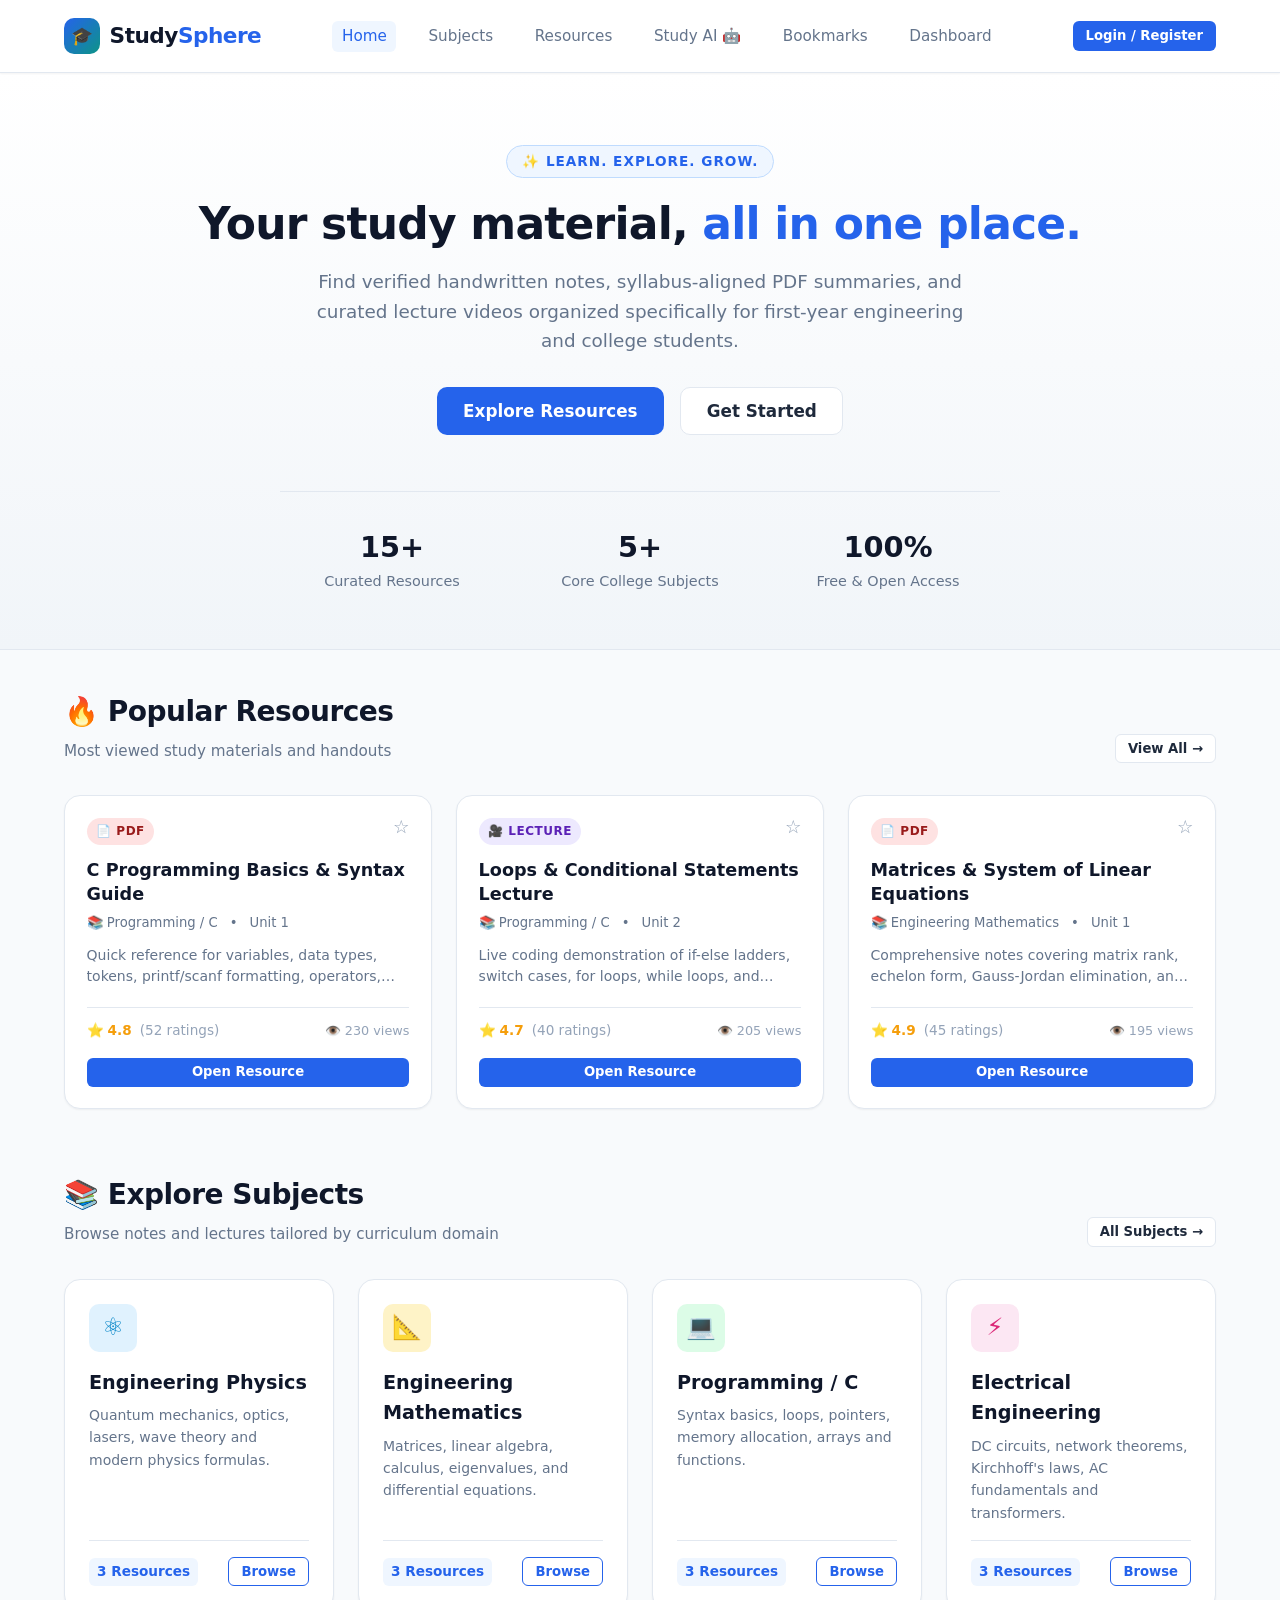
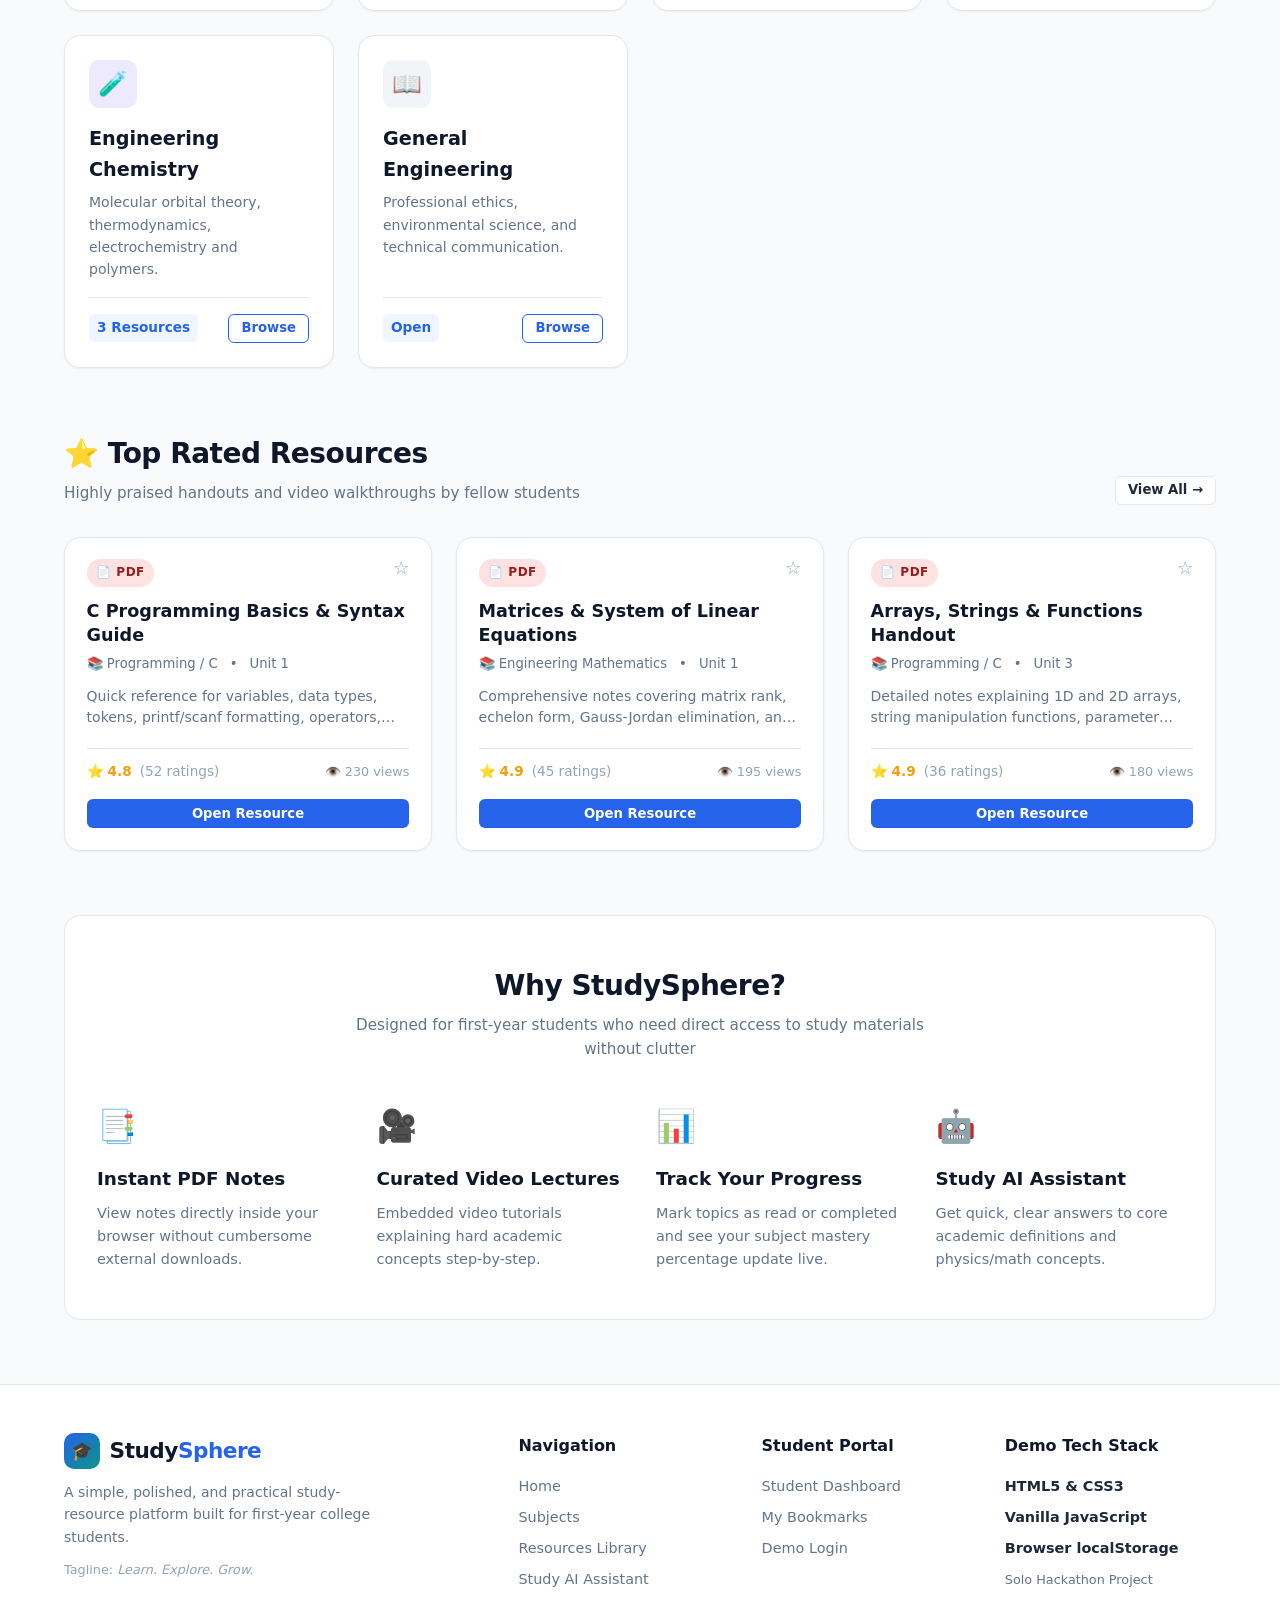
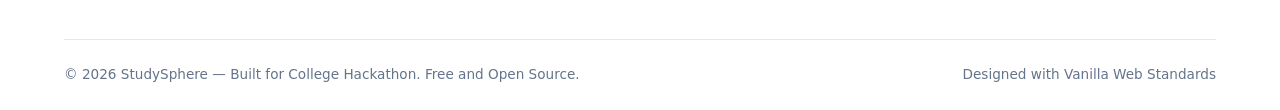
==== index.html @ eae3634e "Module 1" ====
<!DOCTYPE html>
<html lang="en">
<head>
  <meta charset="UTF-8">
  <meta name="viewport" content="width=device-width, initial-scale=1.0">
  <title>StudySphere — Learn. Explore. Grow. | Student Study Resources</title>
  <link rel="stylesheet" href="css/style.css">
  <link rel="stylesheet" href="css/responsive.css">
</head>
<body>

  <!-- Navigation Bar -->
  <header class="navbar">
    <div class="container nav-container">
      <a href="index.html" class="brand-logo">
        <span class="logo-icon">🎓</span>
        <span>Study<span>Sphere</span></span>
      </a>

      <button class="nav-toggle-btn" aria-label="Toggle navigation">☰</button>

      <ul class="nav-links">
        <li><a href="index.html" class="active">Home</a></li>
        <li><a href="subjects.html">Subjects</a></li>
        <li><a href="resources.html">Resources</a></li>
        <li><a href="study-ai.html">Study AI 🤖</a></li>
        <li><a href="bookmarks.html">Bookmarks</a></li>
        <li><a href="dashboard.html">Dashboard</a></li>
      </ul>

      <div class="nav-auth">
        <!-- Injected dynamically by js/app.js -->
        <a href="login.html" class="btn btn-primary btn-sm">Login / Register</a>
      </div>
    </div>
  </header>

  <!-- Hero Section -->
  <section class="hero">
    <div class="container">
      <div class="hero-tagline">
        <span>✨</span> Learn. Explore. Grow.
      </div>
      <h1 class="hero-title">
        Your study material, <span class="highlight">all in one place.</span>
      </h1>
      <p class="hero-description">
        Find verified handwritten notes, syllabus-aligned PDF summaries, and curated lecture videos organized specifically for first-year engineering and college students.
      </p>

      <div class="hero-buttons">
        <a href="resources.html" class="btn btn-primary btn-lg">Explore Resources</a>
        <a href="dashboard.html" class="btn btn-secondary btn-lg">Get Started</a>
      </div>

      <!-- Quick Stats -->
      <div class="hero-stats">
        <div class="stat-item">
          <h3 id="stat-resources-count">15+</h3>
          <p>Curated Resources</p>
        </div>
        <div class="stat-item">
          <h3>5+</h3>
          <p>Core College Subjects</p>
        </div>
        <div class="stat-item">
          <h3>100%</h3>
          <p>Free & Open Access</p>
        </div>
      </div>
    </div>
  </section>

  <!-- Main Content Container -->
  <main class="main-content">
    <div class="container">

      <!-- Popular Resources Section -->
      <section style="margin-bottom: 4rem;">
        <div class="section-header">
          <div>
            <h2 class="section-title">🔥 Popular Resources</h2>
            <p class="section-subtitle">Most viewed study materials and handouts</p>
          </div>
          <a href="resources.html?sort=popular" class="btn btn-secondary btn-sm">View All &rarr;</a>
        </div>
        <div class="resource-grid" id="popular-resources-grid">
          <!-- Injected via JavaScript -->
        </div>
      </section>

      <!-- Explore Subjects Section -->
      <section style="margin-bottom: 4rem;">
        <div class="section-header">
          <div>
            <h2 class="section-title">📚 Explore Subjects</h2>
            <p class="section-subtitle">Browse notes and lectures tailored by curriculum domain</p>
          </div>
          <a href="subjects.html" class="btn btn-secondary btn-sm">All Subjects &rarr;</a>
        </div>

        <div class="subject-grid">
          <!-- Physics -->
          <div class="subject-card">
            <div class="subject-icon-box icon-physics">⚛️</div>
            <h3 class="subject-name">Engineering Physics</h3>
            <p class="subject-desc">Quantum mechanics, optics, lasers, wave theory and modern physics formulas.</p>
            <div class="subject-footer">
              <span class="subject-count">3 Resources</span>
              <a href="resources.html?subject=Engineering+Physics" class="btn btn-outline btn-sm">Browse</a>
            </div>
          </div>

          <!-- Mathematics -->
          <div class="subject-card">
            <div class="subject-icon-box icon-math">📐</div>
            <h3 class="subject-name">Engineering Mathematics</h3>
            <p class="subject-desc">Matrices, linear algebra, calculus, eigenvalues, and differential equations.</p>
            <div class="subject-footer">
              <span class="subject-count">3 Resources</span>
              <a href="resources.html?subject=Engineering+Mathematics" class="btn btn-outline btn-sm">Browse</a>
            </div>
          </div>

          <!-- Programming / C -->
          <div class="subject-card">
            <div class="subject-icon-box icon-prog">💻</div>
            <h3 class="subject-name">Programming / C</h3>
            <p class="subject-desc">Syntax basics, loops, pointers, memory allocation, arrays and functions.</p>
            <div class="subject-footer">
              <span class="subject-count">3 Resources</span>
              <a href="resources.html?subject=Programming+%2F+C" class="btn btn-outline btn-sm">Browse</a>
            </div>
          </div>

          <!-- Electrical Engineering -->
          <div class="subject-card">
            <div class="subject-icon-box icon-ee">⚡</div>
            <h3 class="subject-name">Electrical Engineering</h3>
            <p class="subject-desc">DC circuits, network theorems, Kirchhoff's laws, AC fundamentals and transformers.</p>
            <div class="subject-footer">
              <span class="subject-count">3 Resources</span>
              <a href="resources.html?subject=Electrical+Engineering" class="btn btn-outline btn-sm">Browse</a>
            </div>
          </div>

          <!-- Chemistry -->
          <div class="subject-card">
            <div class="subject-icon-box icon-chem">🧪</div>
            <h3 class="subject-name">Engineering Chemistry</h3>
            <p class="subject-desc">Molecular orbital theory, thermodynamics, electrochemistry and polymers.</p>
            <div class="subject-footer">
              <span class="subject-count">3 Resources</span>
              <a href="resources.html?subject=Engineering+Chemistry" class="btn btn-outline btn-sm">Browse</a>
            </div>
          </div>

          <!-- Other -->
          <div class="subject-card">
            <div class="subject-icon-box icon-other">📖</div>
            <h3 class="subject-name">General Engineering</h3>
            <p class="subject-desc">Professional ethics, environmental science, and technical communication.</p>
            <div class="subject-footer">
              <span class="subject-count">Open</span>
              <a href="resources.html" class="btn btn-outline btn-sm">Browse</a>
            </div>
          </div>
        </div>
      </section>

      <!-- Top Rated Resources Section -->
      <section style="margin-bottom: 4rem;">
        <div class="section-header">
          <div>
            <h2 class="section-title">⭐ Top Rated Resources</h2>
            <p class="section-subtitle">Highly praised handouts and video walkthroughs by fellow students</p>
          </div>
          <a href="resources.html?sort=rating" class="btn btn-secondary btn-sm">View All &rarr;</a>
        </div>
        <div class="resource-grid" id="top-rated-resources-grid">
          <!-- Injected via JavaScript -->
        </div>
      </section>

      <!-- Why StudySphere? Section -->
      <section style="background: var(--bg-surface); border: 1px solid var(--border-color); border-radius: var(--radius-lg); padding: 3rem 2rem;">
        <div style="text-align: center; max-width: 600px; margin: 0 auto 2.5rem;">
          <h2 class="section-title">Why StudySphere?</h2>
          <p class="section-subtitle">Designed for first-year students who need direct access to study materials without clutter</p>
        </div>

        <div style="display: grid; grid-template-columns: repeat(auto-fit, minmax(240px, 1fr)); gap: 2rem;">
          <div>
            <div style="font-size: 2rem; margin-bottom: 0.75rem;">📑</div>
            <h4 style="font-size: 1.15rem; font-weight: 700; margin-bottom: 0.5rem; color: var(--secondary-color);">Instant PDF Notes</h4>
            <p style="color: var(--text-muted); font-size: 0.9rem;">View notes directly inside your browser without cumbersome external downloads.</p>
          </div>
          <div>
            <div style="font-size: 2rem; margin-bottom: 0.75rem;">🎥</div>
            <h4 style="font-size: 1.15rem; font-weight: 700; margin-bottom: 0.5rem; color: var(--secondary-color);">Curated Video Lectures</h4>
            <p style="color: var(--text-muted); font-size: 0.9rem;">Embedded video tutorials explaining hard academic concepts step-by-step.</p>
          </div>
          <div>
            <div style="font-size: 2rem; margin-bottom: 0.75rem;">📊</div>
            <h4 style="font-size: 1.15rem; font-weight: 700; margin-bottom: 0.5rem; color: var(--secondary-color);">Track Your Progress</h4>
            <p style="color: var(--text-muted); font-size: 0.9rem;">Mark topics as read or completed and see your subject mastery percentage update live.</p>
          </div>
          <div>
            <div style="font-size: 2rem; margin-bottom: 0.75rem;">🤖</div>
            <h4 style="font-size: 1.15rem; font-weight: 700; margin-bottom: 0.5rem; color: var(--secondary-color);">Study AI Assistant</h4>
            <p style="color: var(--text-muted); font-size: 0.9rem;">Get quick, clear answers to core academic definitions and physics/math concepts.</p>
          </div>
        </div>
      </section>

    </div>
  </main>

  <!-- Footer -->
  <footer class="site-footer">
    <div class="container">
      <div class="footer-grid">
        <div class="footer-col">
          <div class="brand-logo" style="margin-bottom: 0.75rem;">
            <span class="logo-icon">🎓</span>
            <span>Study<span>Sphere</span></span>
          </div>
          <p style="font-size: 0.875rem; line-height: 1.6; max-width: 320px;">
            A simple, polished, and practical study-resource platform built for first-year college students.
          </p>
          <p style="font-size: 0.8rem; margin-top: 0.75rem; color: var(--text-light);">
            Tagline: <em>Learn. Explore. Grow.</em>
          </p>
        </div>

        <div class="footer-col">
          <h4>Navigation</h4>
          <ul>
            <li><a href="index.html">Home</a></li>
            <li><a href="subjects.html">Subjects</a></li>
            <li><a href="resources.html">Resources Library</a></li>
            <li><a href="study-ai.html">Study AI Assistant</a></li>
          </ul>
        </div>

        <div class="footer-col">
          <h4>Student Portal</h4>
          <ul>
            <li><a href="dashboard.html">Student Dashboard</a></li>
            <li><a href="bookmarks.html">My Bookmarks</a></li>
            <li><a href="login.html">Demo Login</a></li>
          </ul>
        </div>

        <div class="footer-col">
          <h4>Demo Tech Stack</h4>
          <ul>
            <li><span style="color: var(--text-main); font-weight: 600;">HTML5 & CSS3</span></li>
            <li><span style="color: var(--text-main); font-weight: 600;">Vanilla JavaScript</span></li>
            <li><span style="color: var(--text-main); font-weight: 600;">Browser localStorage</span></li>
            <li><span style="color: var(--text-muted); font-size: 0.8rem;">Solo Hackathon Project</span></li>
          </ul>
        </div>
      </div>

      <div class="footer-bottom">
        <div>&copy; 2026 StudySphere — Built for College Hackathon. Free and Open Source.</div>
        <div>Designed with Vanilla Web Standards</div>
      </div>
    </div>
  </footer>

  <!-- Scripts -->
  <script src="js/app.js"></script>
  <script src="js/resources.js"></script>
  <script src="js/bookmarks.js"></script>
  <script>
    // Initialize Home Page dynamic sections
    document.addEventListener('DOMContentLoaded', () => {
      // 1. Popular resources (top 3 by views)
      const popularGrid = document.getElementById('popular-resources-grid');
      if (popularGrid) {
        const popular = filterResources({ sortBy: 'popular' }).slice(0, 3);
        popularGrid.innerHTML = popular.map(res => renderResourceCardHtml(res)).join('');
        attachCardBookmarkListeners(popularGrid);
      }

      // 2. Top rated resources (top 3 by rating)
      const topRatedGrid = document.getElementById('top-rated-resources-grid');
      if (topRatedGrid) {
        const topRated = filterResources({ sortBy: 'rating' }).slice(0, 3);
        topRatedGrid.innerHTML = topRated.map(res => renderResourceCardHtml(res)).join('');
        attachCardBookmarkListeners(topRatedGrid);
      }

      // 3. Update total resources stat
      const statCount = document.getElementById('stat-resources-count');
      if (statCount) {
        const all = getAllResources();
        statCount.textContent = `${all.length}+`;
      }
    });
  </script>
</body>
</html>
---- css/style.css ----
/* ==========================================================================
   STUDYSPHERE — MAIN STYLESHEET (style.css)
   Clean, academic, modern design built with pure CSS3.
   Beginner-friendly structure with clear CSS custom properties (variables).
   ========================================================================== */

/* --- 1. CSS VARIABLES (DESIGN TOKENS) --- */
:root {
  /* Brand & Theme Colors */
  --primary-color: #2563eb;       /* Royal Blue */
  --primary-hover: #1d4ed8;       /* Darker Blue */
  --primary-light: #eff6ff;       /* Soft Blue Tint */
  --primary-border: #bfdbfe;      /* Subtle Blue Border */
  
  --secondary-color: #0f172a;     /* Deep Slate / Charcoal */
  --accent-color: #0d9488;        /* Academic Teal */
  --accent-light: #f0fdfa;
  
  --success-color: #10b981;       /* Emerald Green */
  --warning-color: #f59e0b;       /* Amber Star / Warning */
  --danger-color: #ef4444;        /* Crimson Red */
  --danger-hover: #dc2626;
  
  /* Neutral Grayscale */
  --bg-page: #f8fafc;             /* Very Light Slate Background */
  --bg-surface: #ffffff;          /* Pure White Container */
  --bg-subtle: #f1f5f9;           /* Secondary Background */
  --text-main: #1e293b;           /* Deep Slate Body Text */
  --text-muted: #64748b;          /* Soft Gray Subtext */
  --text-light: #94a3b8;          /* Light Muted Text */
  --border-color: #e2e8f0;        /* Subtle Border Gray */
  --border-focus: #3b82f6;        /* Focus Ring Color */

  /* Shadows */
  --shadow-sm: 0 1px 2px 0 rgba(0, 0, 0, 0.05);
  --shadow-md: 0 4px 6px -1px rgba(0, 0, 0, 0.08), 0 2px 4px -2px rgba(0, 0, 0, 0.04);
  --shadow-lg: 0 10px 15px -3px rgba(0, 0, 0, 0.08), 0 4px 6px -4px rgba(0, 0, 0, 0.03);
  
  /* Typography & Sizing */
  --font-sans: 'Inter', system-ui, -apple-system, BlinkMacSystemFont, 'Segoe UI', Roboto, Oxygen, Ubuntu, Cantarell, sans-serif;
  --radius-sm: 6px;
  --radius-md: 10px;
  --radius-lg: 16px;
  --radius-full: 9999px;
  
  --transition-fast: 0.2s ease;
  --transition-normal: 0.3s ease;
}

/* --- 2. CSS RESET & GLOBAL RESETS --- */
* {
  margin: 0;
  padding: 0;
  box-sizing: border-box;
}

html {
  font-size: 16px;
  scroll-behavior: smooth;
}

body {
  font-family: var(--font-sans);
  background-color: var(--bg-page);
  color: var(--text-main);
  line-height: 1.6;
  display: flex;
  flex-direction: column;
  min-height: 100vh;
}

a {
  color: var(--primary-color);
  text-decoration: none;
  transition: color var(--transition-fast);
}

a:hover {
  color: var(--primary-hover);
}

img {
  max-width: 100%;
  height: auto;
  display: block;
}

button, input, select, textarea {
  font-family: inherit;
  font-size: inherit;
}

/* --- 3. LAYOUT CONTAINERS --- */
.container {
  width: 100%;
  max-width: 1200px;
  margin: 0 auto;
  padding: 0 1.5rem;
}

.main-content {
  flex: 1 0 auto;
  padding: 2.5rem 0 4rem;
}

/* --- 4. NAVIGATION BAR --- */
.navbar {
  background-color: var(--bg-surface);
  border-bottom: 1px solid var(--border-color);
  position: sticky;
  top: 0;
  z-index: 1000;
  box-shadow: var(--shadow-sm);
}

.nav-container {
  display: flex;
  align-items: center;
  justify-content: space-between;
  height: 72px;
}

.brand-logo {
  display: flex;
  align-items: center;
  gap: 0.6rem;
  font-size: 1.35rem;
  font-weight: 800;
  color: var(--secondary-color);
  letter-spacing: -0.5px;
}

.brand-logo .logo-icon {
  display: inline-flex;
  align-items: center;
  justify-content: center;
  width: 36px;
  height: 36px;
  background: linear-gradient(135deg, var(--primary-color), var(--accent-color));
  color: white;
  border-radius: var(--radius-md);
  font-size: 1.1rem;
}

.brand-logo span span {
  color: var(--primary-color);
}

.nav-links {
  display: flex;
  align-items: center;
  gap: 1.4rem;
  list-style: none;
}

.nav-links a {
  color: var(--text-muted);
  font-weight: 500;
  font-size: 0.95rem;
  padding: 0.4rem 0.6rem;
  border-radius: var(--radius-sm);
  transition: all var(--transition-fast);
}

.nav-links a:hover,
.nav-links a.active {
  color: var(--primary-color);
  background-color: var(--primary-light);
}

.nav-links .admin-link {
  color: #7c3aed; /* Purple badge for admin */
  background: #f5f3ff;
  font-weight: 600;
}

.nav-auth {
  display: flex;
  align-items: center;
  gap: 0.75rem;
}

.nav-user-badge {
  display: flex;
  align-items: center;
  gap: 0.5rem;
  background-color: var(--bg-subtle);
  padding: 0.4rem 0.8rem;
  border-radius: var(--radius-full);
  font-size: 0.85rem;
  font-weight: 600;
  color: var(--text-main);
  border: 1px solid var(--border-color);
}

.nav-user-avatar {
  width: 24px;
  height: 24px;
  border-radius: 50%;
  background-color: var(--primary-color);
  color: white;
  display: inline-flex;
  align-items: center;
  justify-content: center;
  font-size: 0.75rem;
}

.nav-toggle-btn {
  display: none;
  background: transparent;
  border: 1px solid var(--border-color);
  font-size: 1.3rem;
  padding: 0.35rem 0.65rem;
  border-radius: var(--radius-sm);
  cursor: pointer;
  color: var(--text-main);
}

/* --- 5. BUTTONS --- */
.btn {
  display: inline-flex;
  align-items: center;
  justify-content: center;
  gap: 0.5rem;
  padding: 0.6rem 1.25rem;
  font-size: 0.95rem;
  font-weight: 600;
  border-radius: var(--radius-md);
  border: 1px solid transparent;
  cursor: pointer;
  transition: all var(--transition-fast);
  text-decoration: none;
  line-height: 1.2;
}

.btn-primary {
  background-color: var(--primary-color);
  color: white;
}

.btn-primary:hover {
  background-color: var(--primary-hover);
  color: white;
  box-shadow: 0 4px 12px rgba(37, 99, 235, 0.25);
}

.btn-secondary {
  background-color: var(--bg-surface);
  color: var(--text-main);
  border-color: var(--border-color);
}

.btn-secondary:hover {
  background-color: var(--bg-subtle);
  border-color: #cbd5e1;
}

.btn-outline {
  background-color: transparent;
  color: var(--primary-color);
  border-color: var(--primary-color);
}

.btn-outline:hover {
  background-color: var(--primary-light);
}

.btn-danger {
  background-color: var(--danger-color);
  color: white;
}

.btn-danger:hover {
  background-color: var(--danger-hover);
}

.btn-sm {
  padding: 0.35rem 0.75rem;
  font-size: 0.825rem;
  border-radius: var(--radius-sm);
}

.btn-lg {
  padding: 0.8rem 1.6rem;
  font-size: 1.05rem;
}

.btn-icon {
  padding: 0.5rem;
  border-radius: var(--radius-sm);
}

/* --- 6. HERO SECTION --- */
.hero {
  background: linear-gradient(180deg, #ffffff 0%, #f1f5f9 100%);
  padding: 4.5rem 0 3.5rem;
  border-bottom: 1px solid var(--border-color);
  text-align: center;
}

.hero-tagline {
  display: inline-flex;
  align-items: center;
  gap: 0.4rem;
  background-color: var(--primary-light);
  color: var(--primary-color);
  padding: 0.3rem 0.9rem;
  border-radius: var(--radius-full);
  font-size: 0.85rem;
  font-weight: 700;
  text-transform: uppercase;
  letter-spacing: 1px;
  margin-bottom: 1.25rem;
  border: 1px solid var(--primary-border);
}

.hero-title {
  font-size: 2.75rem;
  font-weight: 800;
  color: var(--secondary-color);
  line-height: 1.2;
  margin-bottom: 1rem;
  letter-spacing: -0.8px;
}

.hero-title .highlight {
  color: var(--primary-color);
}

.hero-description {
  font-size: 1.15rem;
  color: var(--text-muted);
  max-width: 650px;
  margin: 0 auto 2rem;
}

.hero-buttons {
  display: flex;
  align-items: center;
  justify-content: center;
  gap: 1rem;
  flex-wrap: wrap;
}

.hero-stats {
  display: grid;
  grid-template-columns: repeat(3, 1fr);
  gap: 1.5rem;
  max-width: 720px;
  margin: 3.5rem auto 0;
  padding-top: 2rem;
  border-top: 1px solid var(--border-color);
}

.stat-item h3 {
  font-size: 1.8rem;
  font-weight: 800;
  color: var(--secondary-color);
}

.stat-item p {
  font-size: 0.9rem;
  color: var(--text-muted);
  font-weight: 500;
}

/* --- 7. SECTION HEADINGS --- */
.section-header {
  display: flex;
  align-items: flex-end;
  justify-content: space-between;
  margin-bottom: 2rem;
  gap: 1rem;
}

.section-title {
  font-size: 1.75rem;
  font-weight: 700;
  color: var(--secondary-color);
  letter-spacing: -0.5px;
}

.section-subtitle {
  color: var(--text-muted);
  font-size: 0.95rem;
  margin-top: 0.25rem;
}

/* --- 8. RESOURCE CARDS --- */
.resource-grid {
  display: grid;
  grid-template-columns: repeat(auto-fill, minmax(280px, 1fr));
  gap: 1.5rem;
}

.resource-card {
  background: var(--bg-surface);
  border: 1px solid var(--border-color);
  border-radius: var(--radius-lg);
  padding: 1.35rem;
  display: flex;
  flex-direction: column;
  box-shadow: var(--shadow-sm);
  transition: transform var(--transition-fast), box-shadow var(--transition-fast), border-color var(--transition-fast);
  position: relative;
}

.resource-card:hover {
  transform: translateY(-3px);
  box-shadow: var(--shadow-md);
  border-color: #cbd5e1;
}

.card-top {
  display: flex;
  align-items: flex-start;
  justify-content: space-between;
  margin-bottom: 0.85rem;
}

.card-badge {
  font-size: 0.75rem;
  font-weight: 700;
  padding: 0.25rem 0.6rem;
  border-radius: var(--radius-full);
  text-transform: uppercase;
  letter-spacing: 0.5px;
}

.badge-pdf {
  background: #fee2e2;
  color: #991b1b;
}

.badge-lecture {
  background: #ede9fe;
  color: #5b21b6;
}

.badge-subject {
  background: var(--bg-subtle);
  color: var(--text-muted);
  font-weight: 600;
}

.card-bookmark-btn {
  background: transparent;
  border: none;
  cursor: pointer;
  font-size: 1.15rem;
  color: var(--text-light);
  transition: color var(--transition-fast), transform var(--transition-fast);
  line-height: 1;
}

.card-bookmark-btn:hover {
  transform: scale(1.15);
  color: var(--warning-color);
}

.card-bookmark-btn.active {
  color: var(--warning-color);
}

.card-title {
  font-size: 1.1rem;
  font-weight: 700;
  color: var(--secondary-color);
  margin-bottom: 0.35rem;
  line-height: 1.35;
}

.card-title a {
  color: inherit;
}

.card-title a:hover {
  color: var(--primary-color);
}

.card-meta {
  display: flex;
  align-items: center;
  gap: 0.75rem;
  font-size: 0.825rem;
  color: var(--text-muted);
  margin-bottom: 0.75rem;
}

.card-desc {
  font-size: 0.875rem;
  color: var(--text-muted);
  margin-bottom: 1.25rem;
  flex: 1 0 auto;
  line-height: 1.5;
  display: -webkit-box;
  -webkit-line-clamp: 2;
  -webkit-box-orient: vertical;
  overflow: hidden;
}

.card-rating-row {
  display: flex;
  align-items: center;
  justify-content: space-between;
  font-size: 0.85rem;
  padding-top: 0.75rem;
  border-top: 1px solid var(--border-color);
  margin-bottom: 1rem;
}

.rating-stars {
  color: var(--warning-color);
  font-weight: 700;
  display: inline-flex;
  align-items: center;
  gap: 0.25rem;
}

.rating-count {
  color: var(--text-light);
  font-weight: 400;
  margin-left: 0.25rem;
}

.card-actions {
  display: flex;
  gap: 0.5rem;
}

.card-actions .btn {
  flex: 1;
}

/* --- 9. SUBJECT CARDS --- */
.subject-grid {
  display: grid;
  grid-template-columns: repeat(auto-fill, minmax(260px, 1fr));
  gap: 1.5rem;
}

.subject-card {
  background: var(--bg-surface);
  border: 1px solid var(--border-color);
  border-radius: var(--radius-lg);
  padding: 1.5rem;
  box-shadow: var(--shadow-sm);
  transition: all var(--transition-fast);
  display: flex;
  flex-direction: column;
}

.subject-card:hover {
  transform: translateY(-3px);
  box-shadow: var(--shadow-md);
  border-color: var(--primary-border);
}

.subject-icon-box {
  width: 48px;
  height: 48px;
  border-radius: var(--radius-md);
  display: flex;
  align-items: center;
  justify-content: center;
  font-size: 1.5rem;
  margin-bottom: 1rem;
}

.icon-physics { background: #e0f2fe; color: #0284c7; }
.icon-math { background: #fef3c7; color: #d97706; }
.icon-ee { background: #fce7f3; color: #db2777; }
.icon-prog { background: #dcfce7; color: #16a34a; }
.icon-chem { background: #ede9fe; color: #7c3aed; }
.icon-other { background: #f1f5f9; color: #475569; }

.subject-name {
  font-size: 1.2rem;
  font-weight: 700;
  color: var(--secondary-color);
  margin-bottom: 0.35rem;
}

.subject-desc {
  font-size: 0.875rem;
  color: var(--text-muted);
  margin-bottom: 1rem;
  flex: 1;
}

.subject-footer {
  display: flex;
  align-items: center;
  justify-content: space-between;
  padding-top: 1rem;
  border-top: 1px solid var(--border-color);
  font-size: 0.85rem;
  font-weight: 600;
}

.subject-count {
  color: var(--primary-color);
  background: var(--primary-light);
  padding: 0.2rem 0.5rem;
  border-radius: var(--radius-sm);
}

/* --- 10. SEARCH & FILTER CONTROLS --- */
.search-filter-box {
  background: var(--bg-surface);
  border: 1px solid var(--border-color);
  border-radius: var(--radius-lg);
  padding: 1.5rem;
  margin-bottom: 2rem;
  box-shadow: var(--shadow-sm);
}

.search-input-wrapper {
  position: relative;
  margin-bottom: 1.25rem;
}

.search-input-wrapper input {
  width: 100%;
  padding: 0.85rem 1rem 0.85rem 2.85rem;
  font-size: 1rem;
  border: 1px solid var(--border-color);
  border-radius: var(--radius-md);
  outline: none;
  background-color: var(--bg-page);
  transition: border-color var(--transition-fast), box-shadow var(--transition-fast);
}

.search-input-wrapper input:focus {
  border-color: var(--border-focus);
  background-color: var(--bg-surface);
  box-shadow: 0 0 0 3px rgba(37, 99, 235, 0.15);
}

.search-icon-svg {
  position: absolute;
  left: 1rem;
  top: 50%;
  transform: translateY(-50%);
  color: var(--text-light);
  font-size: 1.1rem;
  pointer-events: none;
}

.filter-controls-row {
  display: flex;
  align-items: center;
  justify-content: space-between;
  flex-wrap: wrap;
  gap: 1rem;
}

.filter-group {
  display: flex;
  align-items: center;
  gap: 0.5rem;
  flex-wrap: wrap;
}

.filter-label {
  font-size: 0.85rem;
  font-weight: 600;
  color: var(--text-muted);
}

.filter-select {
  padding: 0.5rem 0.85rem;
  border: 1px solid var(--border-color);
  border-radius: var(--radius-sm);
  background-color: var(--bg-surface);
  color: var(--text-main);
  font-size: 0.9rem;
  outline: none;
  cursor: pointer;
}

.filter-select:focus {
  border-color: var(--border-focus);
}

.filter-chips {
  display: flex;
  gap: 0.4rem;
  flex-wrap: wrap;
}

.filter-chip {
  padding: 0.35rem 0.75rem;
  font-size: 0.825rem;
  font-weight: 500;
  border: 1px solid var(--border-color);
  border-radius: var(--radius-full);
  background: var(--bg-subtle);
  color: var(--text-muted);
  cursor: pointer;
  transition: all var(--transition-fast);
}

.filter-chip:hover {
  border-color: var(--primary-border);
  color: var(--primary-color);
}

.filter-chip.active {
  background: var(--primary-color);
  color: white;
  border-color: var(--primary-color);
}

/* --- 11. PROGRESS BARS --- */
.progress-card {
  background: var(--bg-surface);
  border: 1px solid var(--border-color);
  border-radius: var(--radius-md);
  padding: 1rem;
  margin-bottom: 0.75rem;
}

.progress-header {
  display: flex;
  justify-content: space-between;
  font-size: 0.875rem;
  font-weight: 600;
  margin-bottom: 0.4rem;
}

.progress-bar-track {
  width: 100%;
  height: 8px;
  background-color: var(--bg-subtle);
  border-radius: var(--radius-full);
  overflow: hidden;
}

.progress-bar-fill {
  height: 100%;
  background-color: var(--primary-color);
  border-radius: var(--radius-full);
  transition: width 0.5s ease;
}

/* --- 12. RESOURCE VIEWER & EMBEDS --- */
.viewer-layout {
  display: grid;
  grid-template-columns: 2fr 1fr;
  gap: 2rem;
  align-items: start;
}

.viewer-main {
  background: var(--bg-surface);
  border: 1px solid var(--border-color);
  border-radius: var(--radius-lg);
  overflow: hidden;
  box-shadow: var(--shadow-sm);
}

.viewer-frame-container {
  width: 100%;
  background: #000000;
  position: relative;
}

/* Responsive 16:9 for videos */
.video-responsive {
  aspect-ratio: 16 / 9;
  width: 100%;
}

.video-responsive iframe {
  width: 100%;
  height: 100%;
  border: none;
}

/* PDF iframe container */
.pdf-frame-container {
  height: 600px;
  width: 100%;
  background: #525659;
}

.pdf-frame-container iframe {
  width: 100%;
  height: 100%;
  border: none;
}

.viewer-details {
  padding: 1.75rem;
}

.viewer-meta-row {
  display: flex;
  align-items: center;
  justify-content: space-between;
  flex-wrap: wrap;
  gap: 0.75rem;
  margin-bottom: 0.75rem;
}

.viewer-title {
  font-size: 1.6rem;
  font-weight: 800;
  color: var(--secondary-color);
  margin-bottom: 0.75rem;
}

.viewer-description {
  color: var(--text-muted);
  font-size: 0.975rem;
  margin-bottom: 1.5rem;
}

.viewer-sidebar {
  display: flex;
  flex-direction: column;
  gap: 1.5rem;
}

.sidebar-box {
  background: var(--bg-surface);
  border: 1px solid var(--border-color);
  border-radius: var(--radius-lg);
  padding: 1.5rem;
  box-shadow: var(--shadow-sm);
}

.sidebar-box h4 {
  font-size: 1.05rem;
  font-weight: 700;
  margin-bottom: 1rem;
  color: var(--secondary-color);
}

/* Rating Interactive Widget */
.rating-widget {
  text-align: center;
}

.rating-widget-stars {
  display: inline-flex;
  gap: 0.4rem;
  font-size: 1.8rem;
  cursor: pointer;
  margin-bottom: 0.5rem;
}

.star-interactive {
  color: #cbd5e1;
  transition: color var(--transition-fast), transform var(--transition-fast);
}

.star-interactive:hover,
.star-interactive.active {
  color: var(--warning-color);
}

.rating-status-text {
  font-size: 0.85rem;
  color: var(--text-muted);
}

/* --- 13. STUDY AI CHAT INTERFACE --- */
.chat-window {
  background: var(--bg-surface);
  border: 1px solid var(--border-color);
  border-radius: var(--radius-lg);
  display: flex;
  flex-direction: column;
  height: 640px;
  box-shadow: var(--shadow-md);
  overflow: hidden;
}

.chat-header {
  padding: 1.25rem 1.5rem;
  border-bottom: 1px solid var(--border-color);
  display: flex;
  align-items: center;
  justify-content: space-between;
  background: var(--bg-surface);
}

.chat-bot-info {
  display: flex;
  align-items: center;
  gap: 0.75rem;
}

.chat-bot-avatar {
  width: 40px;
  height: 40px;
  border-radius: var(--radius-md);
  background: linear-gradient(135deg, #6366f1, #3b82f6);
  color: white;
  display: flex;
  align-items: center;
  justify-content: center;
  font-size: 1.3rem;
}

.chat-bot-title {
  font-weight: 700;
  color: var(--secondary-color);
  font-size: 1.05rem;
}

.chat-bot-status {
  font-size: 0.8rem;
  color: var(--success-color);
  display: flex;
  align-items: center;
  gap: 0.35rem;
}

.chat-bot-status::before {
  content: "";
  width: 8px;
  height: 8px;
  border-radius: 50%;
  background: var(--success-color);
}

.chat-messages {
  flex: 1;
  padding: 1.5rem;
  overflow-y: auto;
  display: flex;
  flex-direction: column;
  gap: 1.2rem;
  background-color: var(--bg-page);
}

.chat-message {
  display: flex;
  gap: 0.75rem;
  max-width: 80%;
}

.chat-message.assistant {
  align-self: flex-start;
}

.chat-message.user {
  align-self: flex-end;
  flex-direction: row-reverse;
}

.chat-bubble {
  padding: 0.85rem 1.15rem;
  border-radius: var(--radius-lg);
  font-size: 0.95rem;
  line-height: 1.5;
  box-shadow: var(--shadow-sm);
}

.chat-message.assistant .chat-bubble {
  background: var(--bg-surface);
  color: var(--text-main);
  border: 1px solid var(--border-color);
  border-bottom-left-radius: 2px;
}

.chat-message.user .chat-bubble {
  background: var(--primary-color);
  color: white;
  border-bottom-right-radius: 2px;
}

.chat-avatar-small {
  width: 32px;
  height: 32px;
  border-radius: 50%;
  display: flex;
  align-items: center;
  justify-content: center;
  font-size: 0.9rem;
  flex-shrink: 0;
}

.chat-avatar-small.bot {
  background: #e0e7ff;
  color: #4338ca;
}

.chat-avatar-small.user {
  background: var(--primary-light);
  color: var(--primary-color);
}

/* Typing indicator */
.typing-dots {
  display: flex;
  align-items: center;
  gap: 4px;
  padding: 0.5rem 0.2rem;
}

.typing-dot {
  width: 6px;
  height: 6px;
  background: var(--text-light);
  border-radius: 50%;
  animation: typingBounce 1.2s infinite ease-in-out;
}

.typing-dot:nth-child(2) { animation-delay: 0.2s; }
.typing-dot:nth-child(3) { animation-delay: 0.4s; }

@keyframes typingBounce {
  0%, 80%, 100% { transform: translateY(0); }
  40% { transform: translateY(-5px); }
}

.chat-suggestions {
  padding: 0.75rem 1.25rem;
  background: var(--bg-surface);
  border-top: 1px solid var(--border-color);
  display: flex;
  gap: 0.5rem;
  overflow-x: auto;
  white-space: nowrap;
}

.suggestion-chip {
  background: var(--bg-subtle);
  border: 1px solid var(--border-color);
  padding: 0.35rem 0.75rem;
  border-radius: var(--radius-full);
  font-size: 0.8rem;
  cursor: pointer;
  color: var(--text-muted);
  transition: all var(--transition-fast);
}

.suggestion-chip:hover {
  background: var(--primary-light);
  color: var(--primary-color);
  border-color: var(--primary-border);
}

.chat-input-bar {
  padding: 1rem 1.25rem;
  background: var(--bg-surface);
  border-top: 1px solid var(--border-color);
  display: flex;
  gap: 0.75rem;
}

.chat-input-bar input {
  flex: 1;
  padding: 0.75rem 1rem;
  border: 1px solid var(--border-color);
  border-radius: var(--radius-md);
  font-size: 0.95rem;
  outline: none;
}

.chat-input-bar input:focus {
  border-color: var(--border-focus);
}

/* --- 14. AUTH & FORMS --- */
.auth-wrapper {
  max-width: 440px;
  margin: 2rem auto;
  background: var(--bg-surface);
  border: 1px solid var(--border-color);
  border-radius: var(--radius-lg);
  padding: 2.25rem;
  box-shadow: var(--shadow-md);
}

.auth-tabs {
  display: flex;
  border-bottom: 2px solid var(--border-color);
  margin-bottom: 1.75rem;
}

.auth-tab-btn {
  flex: 1;
  padding: 0.75rem;
  background: transparent;
  border: none;
  font-weight: 600;
  font-size: 1rem;
  color: var(--text-muted);
  cursor: pointer;
  position: relative;
  transition: color var(--transition-fast);
}

.auth-tab-btn.active {
  color: var(--primary-color);
}

.auth-tab-btn.active::after {
  content: "";
  position: absolute;
  bottom: -2px;
  left: 0;
  width: 100%;
  height: 2px;
  background-color: var(--primary-color);
}

.form-group {
  margin-bottom: 1.25rem;
}

.form-group label {
  display: block;
  font-size: 0.875rem;
  font-weight: 600;
  margin-bottom: 0.4rem;
  color: var(--text-main);
}

.form-control {
  width: 100%;
  padding: 0.7rem 0.9rem;
  border: 1px solid var(--border-color);
  border-radius: var(--radius-md);
  font-size: 0.95rem;
  outline: none;
  background: var(--bg-page);
  transition: all var(--transition-fast);
}

.form-control:focus {
  border-color: var(--border-focus);
  background: var(--bg-surface);
  box-shadow: 0 0 0 3px rgba(37, 99, 235, 0.12);
}

.demo-credentials-box {
  background: var(--bg-subtle);
  border: 1px dashed #cbd5e1;
  border-radius: var(--radius-md);
  padding: 1rem;
  margin-top: 1.5rem;
  font-size: 0.85rem;
}

.demo-credentials-box h5 {
  font-size: 0.875rem;
  font-weight: 700;
  margin-bottom: 0.5rem;
  color: var(--secondary-color);
}

.quick-fill-btn {
  background: var(--bg-surface);
  border: 1px solid var(--border-color);
  padding: 0.3rem 0.6rem;
  border-radius: var(--radius-sm);
  font-size: 0.8rem;
  cursor: pointer;
  margin-top: 0.4rem;
  margin-right: 0.4rem;
}

.quick-fill-btn:hover {
  background: var(--primary-light);
  color: var(--primary-color);
  border-color: var(--primary-border);
}

/* --- 15. ADMIN DASHBOARD & TABLES --- */
.stats-cards-grid {
  display: grid;
  grid-template-columns: repeat(auto-fit, minmax(220px, 1fr));
  gap: 1.25rem;
  margin-bottom: 2rem;
}

.stat-card {
  background: var(--bg-surface);
  border: 1px solid var(--border-color);
  border-radius: var(--radius-lg);
  padding: 1.25rem;
  display: flex;
  align-items: center;
  gap: 1rem;
  box-shadow: var(--shadow-sm);
}

.stat-card-icon {
  width: 48px;
  height: 48px;
  border-radius: var(--radius-md);
  display: flex;
  align-items: center;
  justify-content: center;
  font-size: 1.5rem;
}

.stat-card-info h4 {
  font-size: 1.6rem;
  font-weight: 800;
  line-height: 1.1;
  color: var(--secondary-color);
}

.stat-card-info p {
  font-size: 0.85rem;
  color: var(--text-muted);
  font-weight: 500;
}

.table-responsive {
  width: 100%;
  overflow-x: auto;
  background: var(--bg-surface);
  border: 1px solid var(--border-color);
  border-radius: var(--radius-lg);
  box-shadow: var(--shadow-sm);
}

.data-table {
  width: 100%;
  border-collapse: collapse;
  text-align: left;
  font-size: 0.9rem;
}

.data-table th {
  background-color: var(--bg-subtle);
  padding: 0.9rem 1rem;
  font-weight: 600;
  color: var(--text-muted);
  border-bottom: 1px solid var(--border-color);
  text-transform: uppercase;
  font-size: 0.75rem;
  letter-spacing: 0.5px;
}

.data-table td {
  padding: 0.9rem 1rem;
  border-bottom: 1px solid var(--border-color);
  color: var(--text-main);
}

.data-table tbody tr:hover {
  background-color: #f8fafc;
}

/* --- 16. MODALS --- */
.modal-overlay {
  position: fixed;
  top: 0;
  left: 0;
  width: 100%;
  height: 100%;
  background: rgba(15, 23, 42, 0.6);
  backdrop-filter: blur(2px);
  display: none;
  align-items: center;
  justify-content: center;
  z-index: 2000;
  padding: 1.5rem;
}

.modal-overlay.active {
  display: flex;
}

.modal-content {
  background: var(--bg-surface);
  border-radius: var(--radius-lg);
  width: 100%;
  max-width: 580px;
  box-shadow: var(--shadow-lg);
  overflow: hidden;
  max-height: 90vh;
  display: flex;
  flex-direction: column;
  animation: modalPop 0.2s ease-out;
}

@keyframes modalPop {
  from { opacity: 0; transform: scale(0.95); }
  to { opacity: 1; transform: scale(1); }
}

.modal-header {
  padding: 1.25rem 1.5rem;
  border-bottom: 1px solid var(--border-color);
  display: flex;
  align-items: center;
  justify-content: space-between;
}

.modal-header h3 {
  font-size: 1.25rem;
  font-weight: 700;
  color: var(--secondary-color);
}

.modal-close-btn {
  background: transparent;
  border: none;
  font-size: 1.35rem;
  cursor: pointer;
  color: var(--text-light);
}

.modal-close-btn:hover {
  color: var(--text-main);
}

.modal-body {
  padding: 1.5rem;
  overflow-y: auto;
}

.modal-footer {
  padding: 1rem 1.5rem;
  border-top: 1px solid var(--border-color);
  display: flex;
  align-items: center;
  justify-content: flex-end;
  gap: 0.75rem;
  background: var(--bg-subtle);
}

/* --- 17. TOAST NOTIFICATIONS --- */
#toast-container {
  position: fixed;
  bottom: 1.5rem;
  right: 1.5rem;
  z-index: 9999;
  display: flex;
  flex-direction: column;
  gap: 0.5rem;
}

.toast {
  min-width: 280px;
  max-width: 380px;
  padding: 0.85rem 1.2rem;
  border-radius: var(--radius-md);
  background: var(--secondary-color);
  color: white;
  font-size: 0.9rem;
  font-weight: 500;
  box-shadow: var(--shadow-lg);
  display: flex;
  align-items: center;
  justify-content: space-between;
  gap: 0.75rem;
  animation: toastSlideIn 0.3s ease-out;
}

.toast-success { background: #065f46; border-left: 4px solid var(--success-color); }
.toast-error { background: #991b1b; border-left: 4px solid var(--danger-color); }
.toast-info { background: #1e3a8a; border-left: 4px solid var(--primary-color); }

@keyframes toastSlideIn {
  from { opacity: 0; transform: translateY(15px); }
  to { opacity: 1; transform: translateY(0); }
}

/* --- 18. EMPTY STATES & ALERTS --- */
.empty-state {
  text-align: center;
  padding: 3.5rem 1.5rem;
  background: var(--bg-surface);
  border: 1px dashed var(--border-color);
  border-radius: var(--radius-lg);
  margin: 1rem 0;
}

.empty-state-icon {
  font-size: 3rem;
  color: var(--text-light);
  margin-bottom: 0.75rem;
}

.empty-state h3 {
  font-size: 1.25rem;
  font-weight: 700;
  color: var(--secondary-color);
  margin-bottom: 0.4rem;
}

.empty-state p {
  color: var(--text-muted);
  max-width: 420px;
  margin: 0 auto 1.25rem;
  font-size: 0.925rem;
}

.alert-banner {
  background: #fef3c7;
  border: 1px solid #fde68a;
  color: #92400e;
  padding: 0.75rem 1rem;
  border-radius: var(--radius-md);
  font-size: 0.875rem;
  margin-bottom: 1.5rem;
  display: flex;
  align-items: center;
  gap: 0.5rem;
}

/* --- 19. FOOTER --- */
.site-footer {
  background-color: var(--bg-surface);
  border-top: 1px solid var(--border-color);
  padding: 3rem 0 1.5rem;
  margin-top: auto;
  color: var(--text-muted);
  font-size: 0.9rem;
}

.footer-grid {
  display: grid;
  grid-template-columns: 2fr 1fr 1fr 1fr;
  gap: 2rem;
  margin-bottom: 2.5rem;
}

.footer-col h4 {
  color: var(--secondary-color);
  font-size: 1rem;
  font-weight: 700;
  margin-bottom: 1rem;
}

.footer-col ul {
  list-style: none;
}

.footer-col ul li {
  margin-bottom: 0.5rem;
}

.footer-col ul li a {
  color: var(--text-muted);
}

.footer-col ul li a:hover {
  color: var(--primary-color);
}

.footer-bottom {
  padding-top: 1.5rem;
  border-top: 1px solid var(--border-color);
  display: flex;
  align-items: center;
  justify-content: space-between;
  flex-wrap: wrap;
  gap: 1rem;
  font-size: 0.85rem;
}
---- css/responsive.css ----
/* ==========================================================================
   STUDYSPHERE — RESPONSIVE STYLESHEET (responsive.css)
   Media queries for Laptop, Tablet, and Mobile screens.
   ========================================================================== */

/* --- TABLET & SMALL LAPTOPS (max-width: 992px) --- */
@media screen and (max-width: 992px) {
  .hero-title {
    font-size: 2.25rem;
  }

  .viewer-layout {
    grid-template-columns: 1fr;
  }

  .footer-grid {
    grid-template-columns: 1fr 1fr;
  }

  .pdf-frame-container {
    height: 500px;
  }
}

/* --- TABLET / MOBILE NAVIGATION (max-width: 768px) --- */
@media screen and (max-width: 768px) {
  /* Navigation Collapse */
  .nav-toggle-btn {
    display: block;
  }

  .nav-links {
    position: absolute;
    top: 72px;
    left: 0;
    width: 100%;
    background-color: var(--bg-surface);
    border-bottom: 1px solid var(--border-color);
    flex-direction: column;
    align-items: flex-start;
    padding: 1.25rem 1.5rem;
    gap: 0.85rem;
    box-shadow: var(--shadow-lg);
    display: none;
  }

  .nav-links.show {
    display: flex;
  }

  .nav-links a {
    width: 100%;
    padding: 0.6rem 0.8rem;
  }

  .nav-auth {
    margin-left: auto;
    margin-right: 0.75rem;
  }

  /* Hero Section */
  .hero {
    padding: 3rem 0 2rem;
  }

  .hero-title {
    font-size: 1.85rem;
  }

  .hero-description {
    font-size: 1rem;
  }

  .hero-stats {
    grid-template-columns: 1fr;
    gap: 1.25rem;
    margin-top: 2rem;
    padding-top: 1.5rem;
  }

  /* Grid Reductions */
  .resource-grid,
  .subject-grid {
    grid-template-columns: 1fr;
  }

  .filter-controls-row {
    flex-direction: column;
    align-items: stretch;
  }

  .filter-group {
    width: 100%;
    justify-content: space-between;
  }

  .filter-select {
    flex: 1;
  }

  .section-header {
    flex-direction: column;
    align-items: flex-start;
  }

  .pdf-frame-container {
    height: 420px;
  }

  .chat-window {
    height: 520px;
  }

  .chat-message {
    max-width: 90%;
  }

  .footer-grid {
    grid-template-columns: 1fr;
    gap: 1.5rem;
  }

  .footer-bottom {
    flex-direction: column;
    text-align: center;
  }
}

/* --- SMALL MOBILE (max-width: 480px) --- */
@media screen and (max-width: 480px) {
  .container {
    padding: 0 1rem;
  }

  .hero-title {
    font-size: 1.6rem;
  }

  .brand-logo {
    font-size: 1.15rem;
  }

  .hero-buttons {
    flex-direction: column;
    width: 100%;
  }

  .hero-buttons .btn {
    width: 100%;
  }

  .auth-wrapper {
    padding: 1.5rem;
    margin: 1rem auto;
  }

  .card-actions {
    flex-direction: column;
  }

  .pdf-frame-container {
    height: 350px;
  }

  .modal-content {
    margin: 0.5rem;
    max-height: 95vh;
  }

  #toast-container {
    left: 1rem;
    right: 1rem;
    bottom: 1rem;
  }

  .toast {
    min-width: unset;
    width: 100%;
  }
}
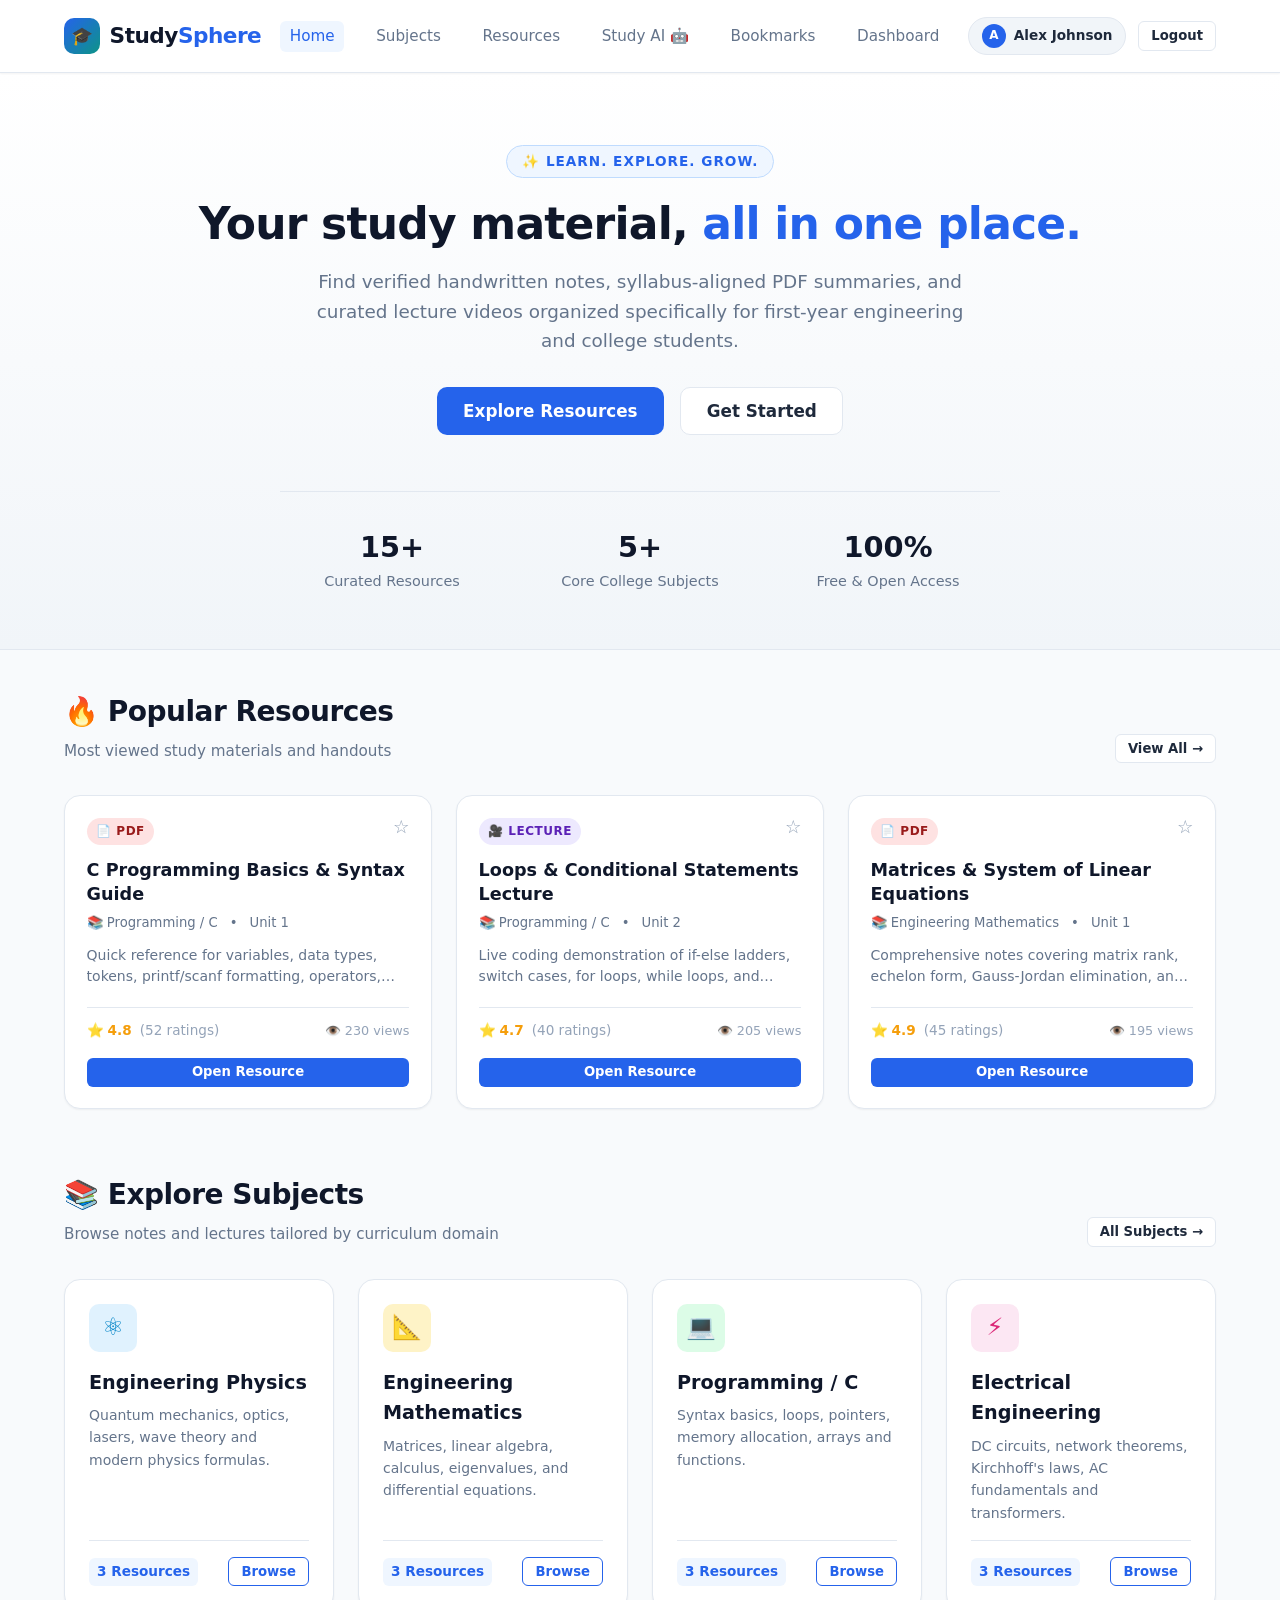
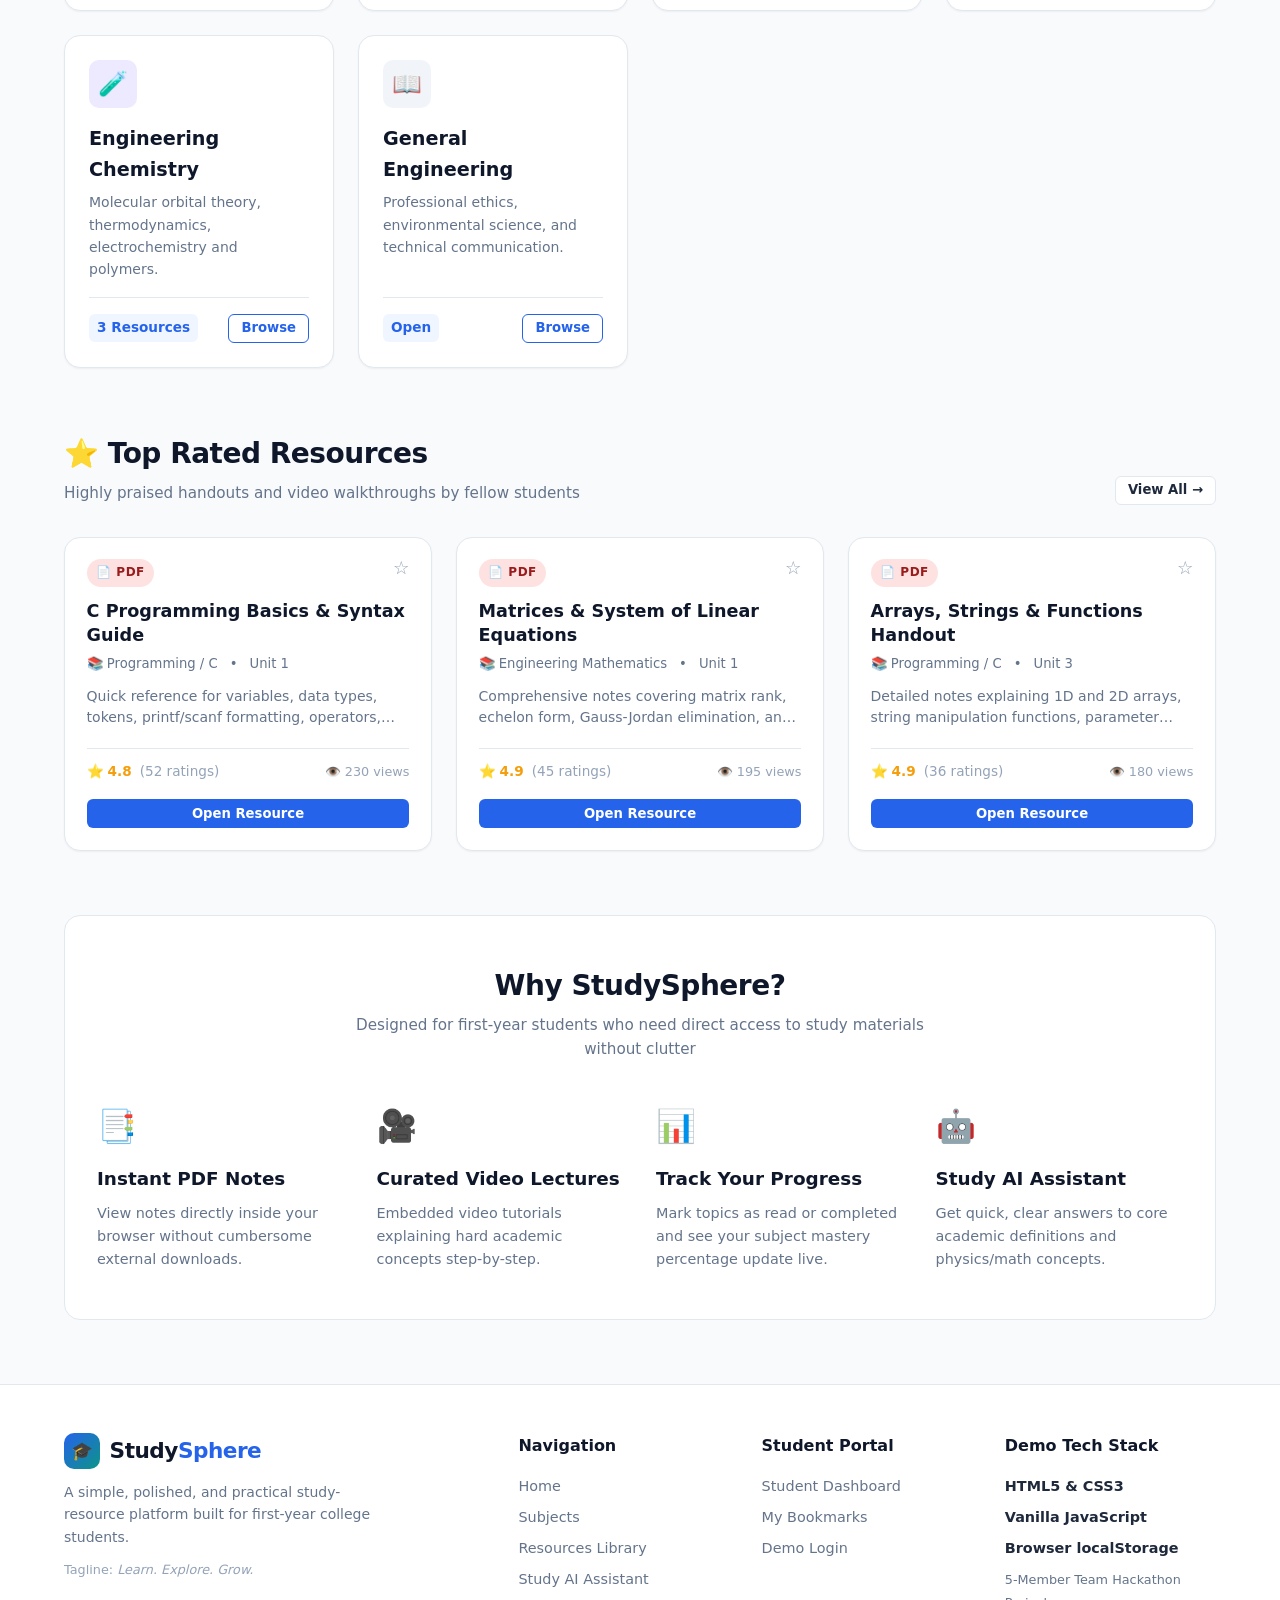
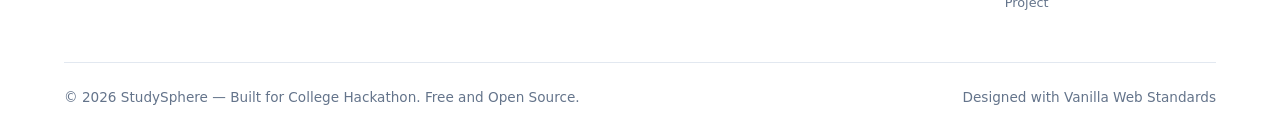
==== commit a17aeb20: "Fixed logout bug" ====
--- a/index.html
+++ b/index.html
@@ -258,7 +258,7 @@
             <li><span style="color: var(--text-main); font-weight: 600;">HTML5 & CSS3</span></li>
             <li><span style="color: var(--text-main); font-weight: 600;">Vanilla JavaScript</span></li>
             <li><span style="color: var(--text-main); font-weight: 600;">Browser localStorage</span></li>
-            <li><span style="color: var(--text-muted); font-size: 0.8rem;">Solo Hackathon Project</span></li>
+            <li><span style="color: var(--text-muted); font-size: 0.8rem;">5-Member Team Hackathon Project</span></li>
           </ul>
         </div>
       </div>
--- a/css/style.css
+++ b/css/style.css
@@ -745,7 +745,8 @@
 }
 
 /* --- 12. RESOURCE VIEWER & EMBEDS --- */
-.viewer-layout {
+.viewer-layout,
+.dashboard-layout {
   display: grid;
   grid-template-columns: 2fr 1fr;
   gap: 2rem;
--- a/css/responsive.css
+++ b/css/responsive.css
@@ -9,7 +9,8 @@
     font-size: 2.25rem;
   }
 
-  .viewer-layout {
+  .viewer-layout,
+  .dashboard-layout {
     grid-template-columns: 1fr;
   }
 
@@ -128,6 +129,9 @@
 
 /* --- SMALL MOBILE (max-width: 480px) --- */
 @media screen and (max-width: 480px) {
+  .nav-user-badge span:not(.nav-user-avatar) { display: none; }
+  .nav-auth { margin-right: 0.5rem; gap: 0.5rem; }
+
   .container {
     padding: 0 1rem;
   }
